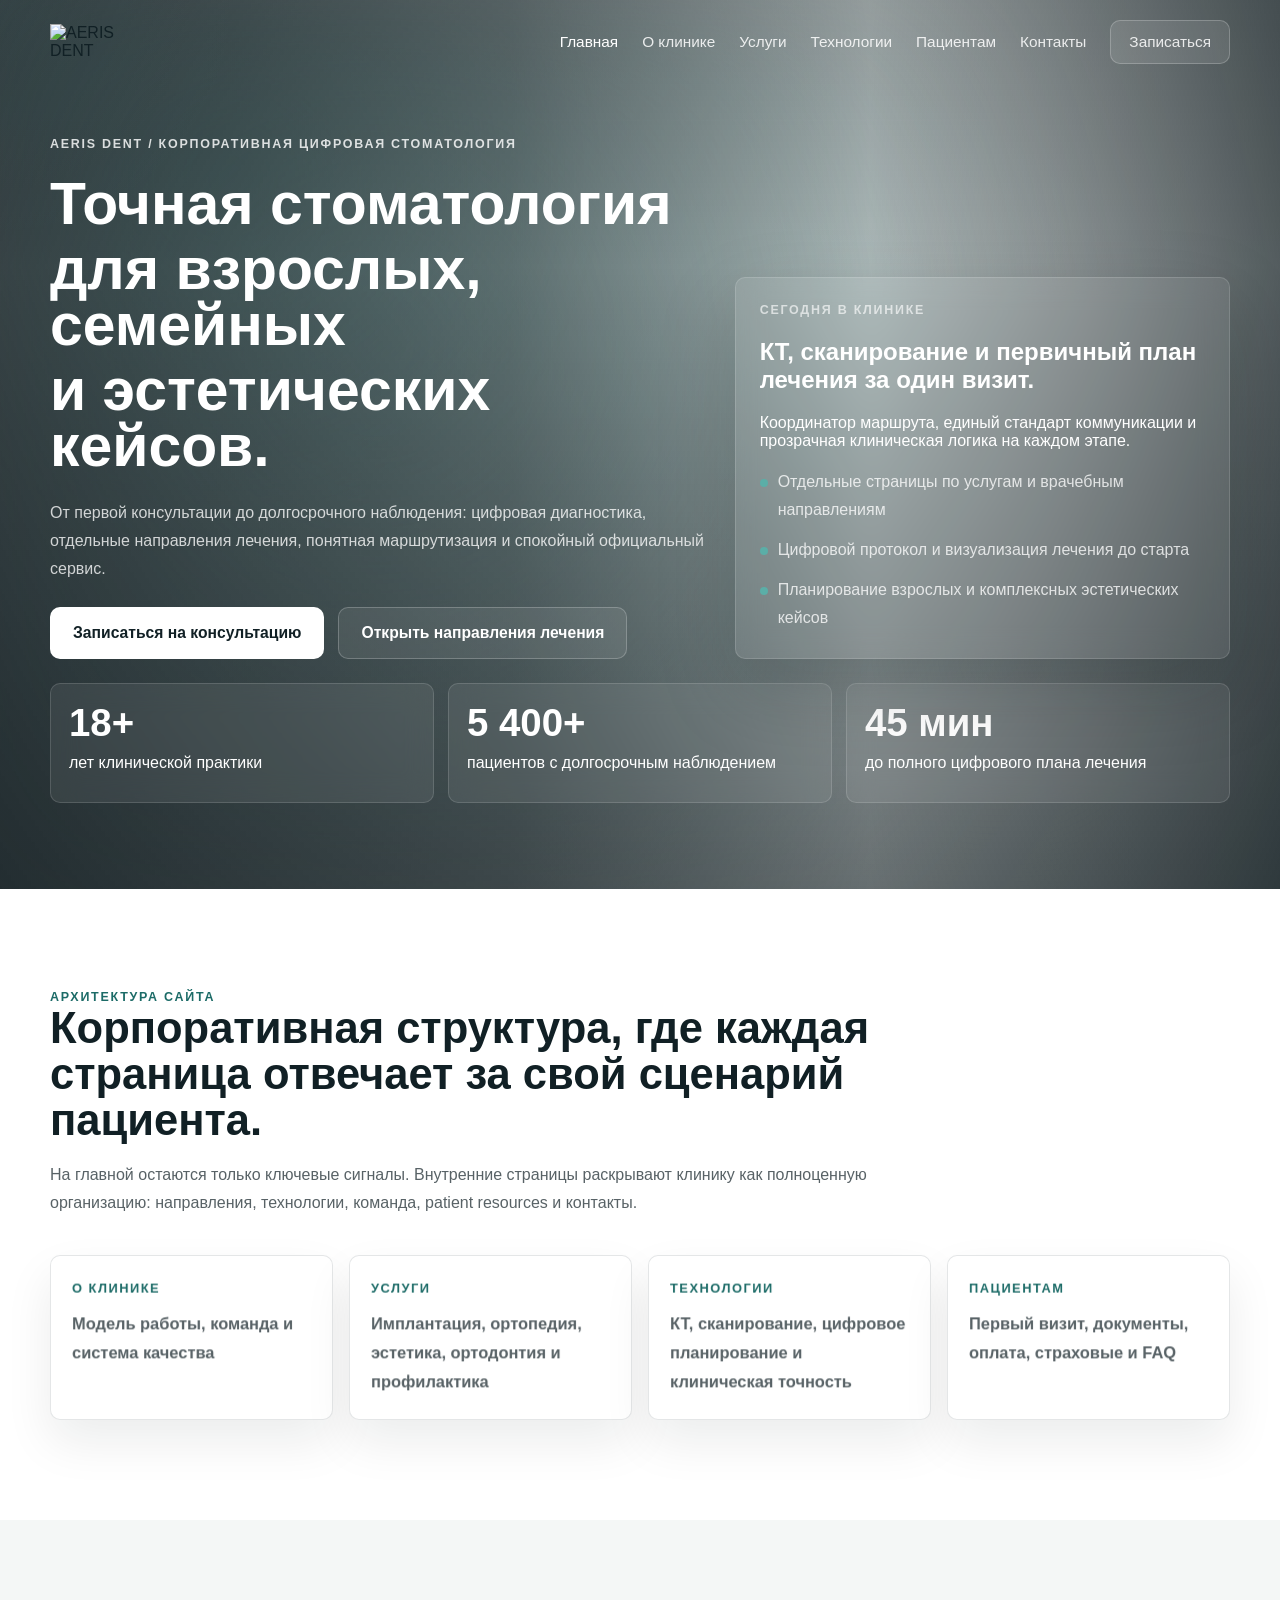
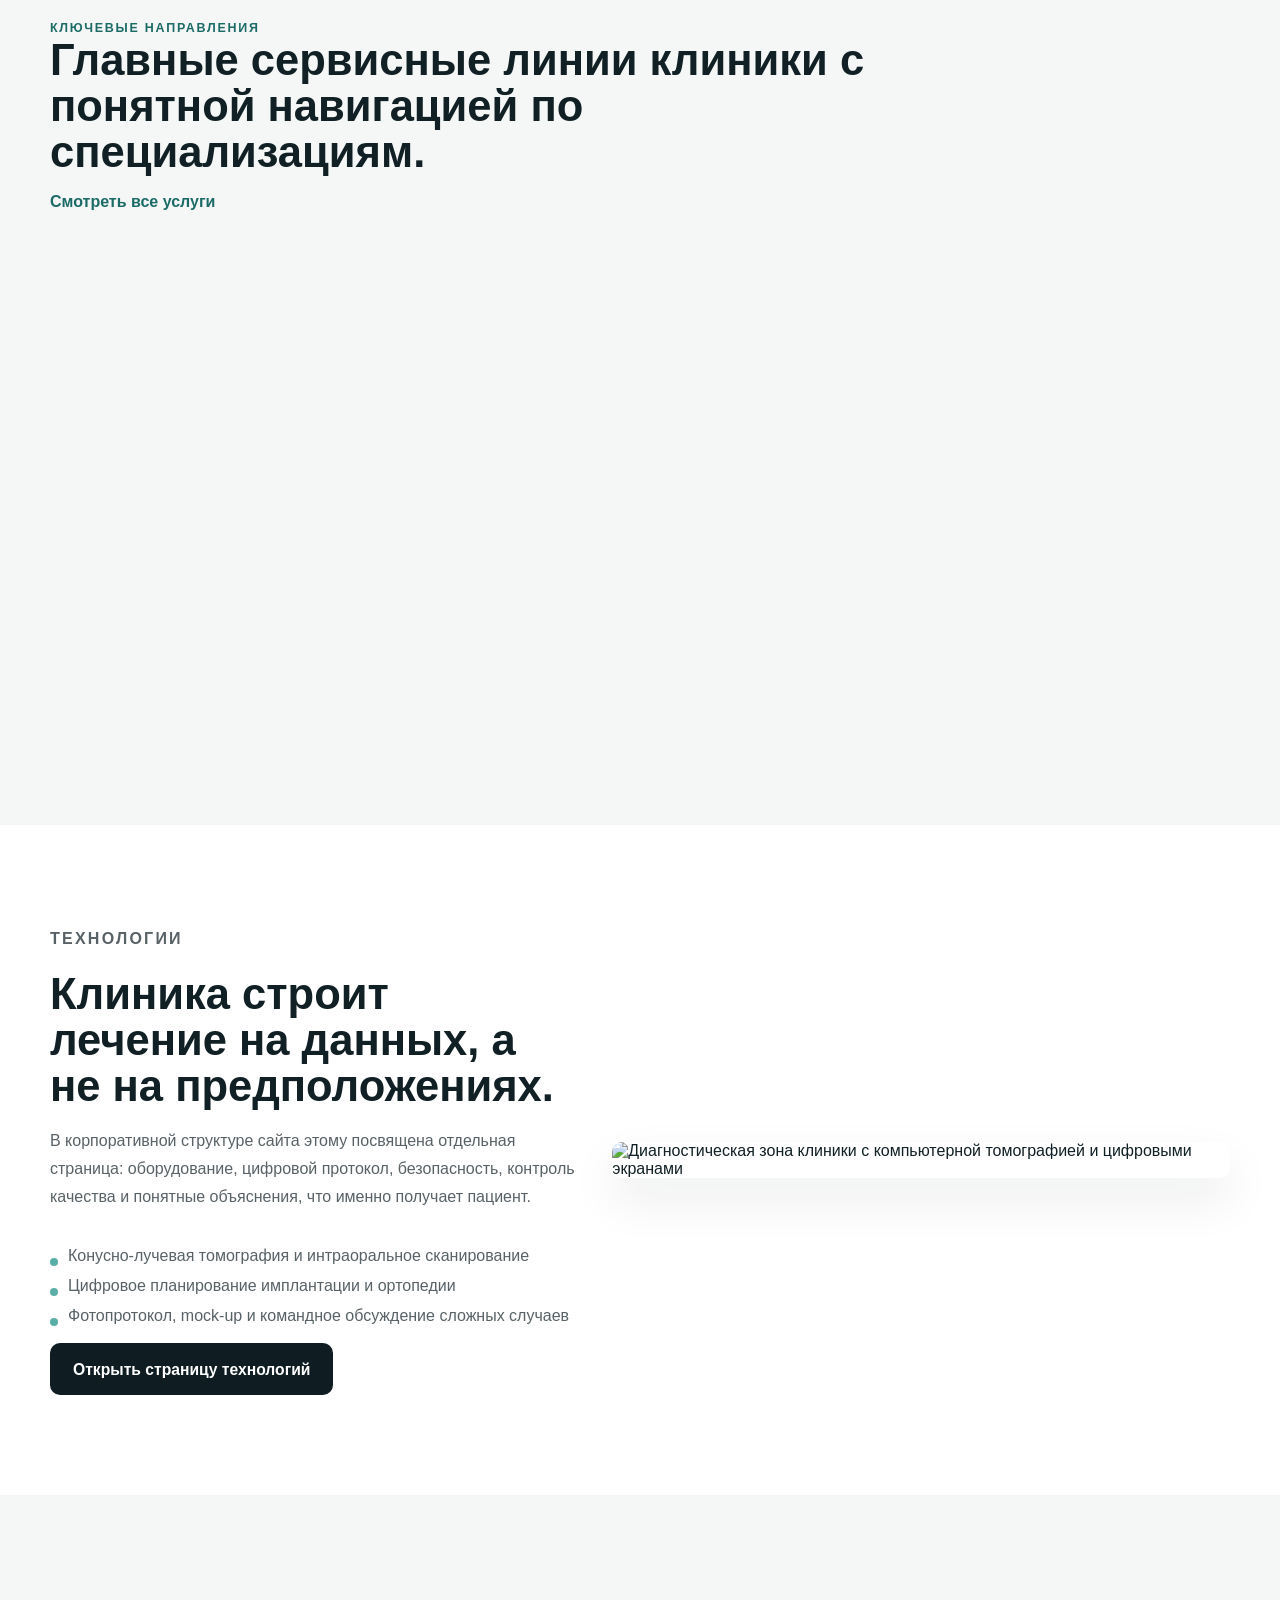
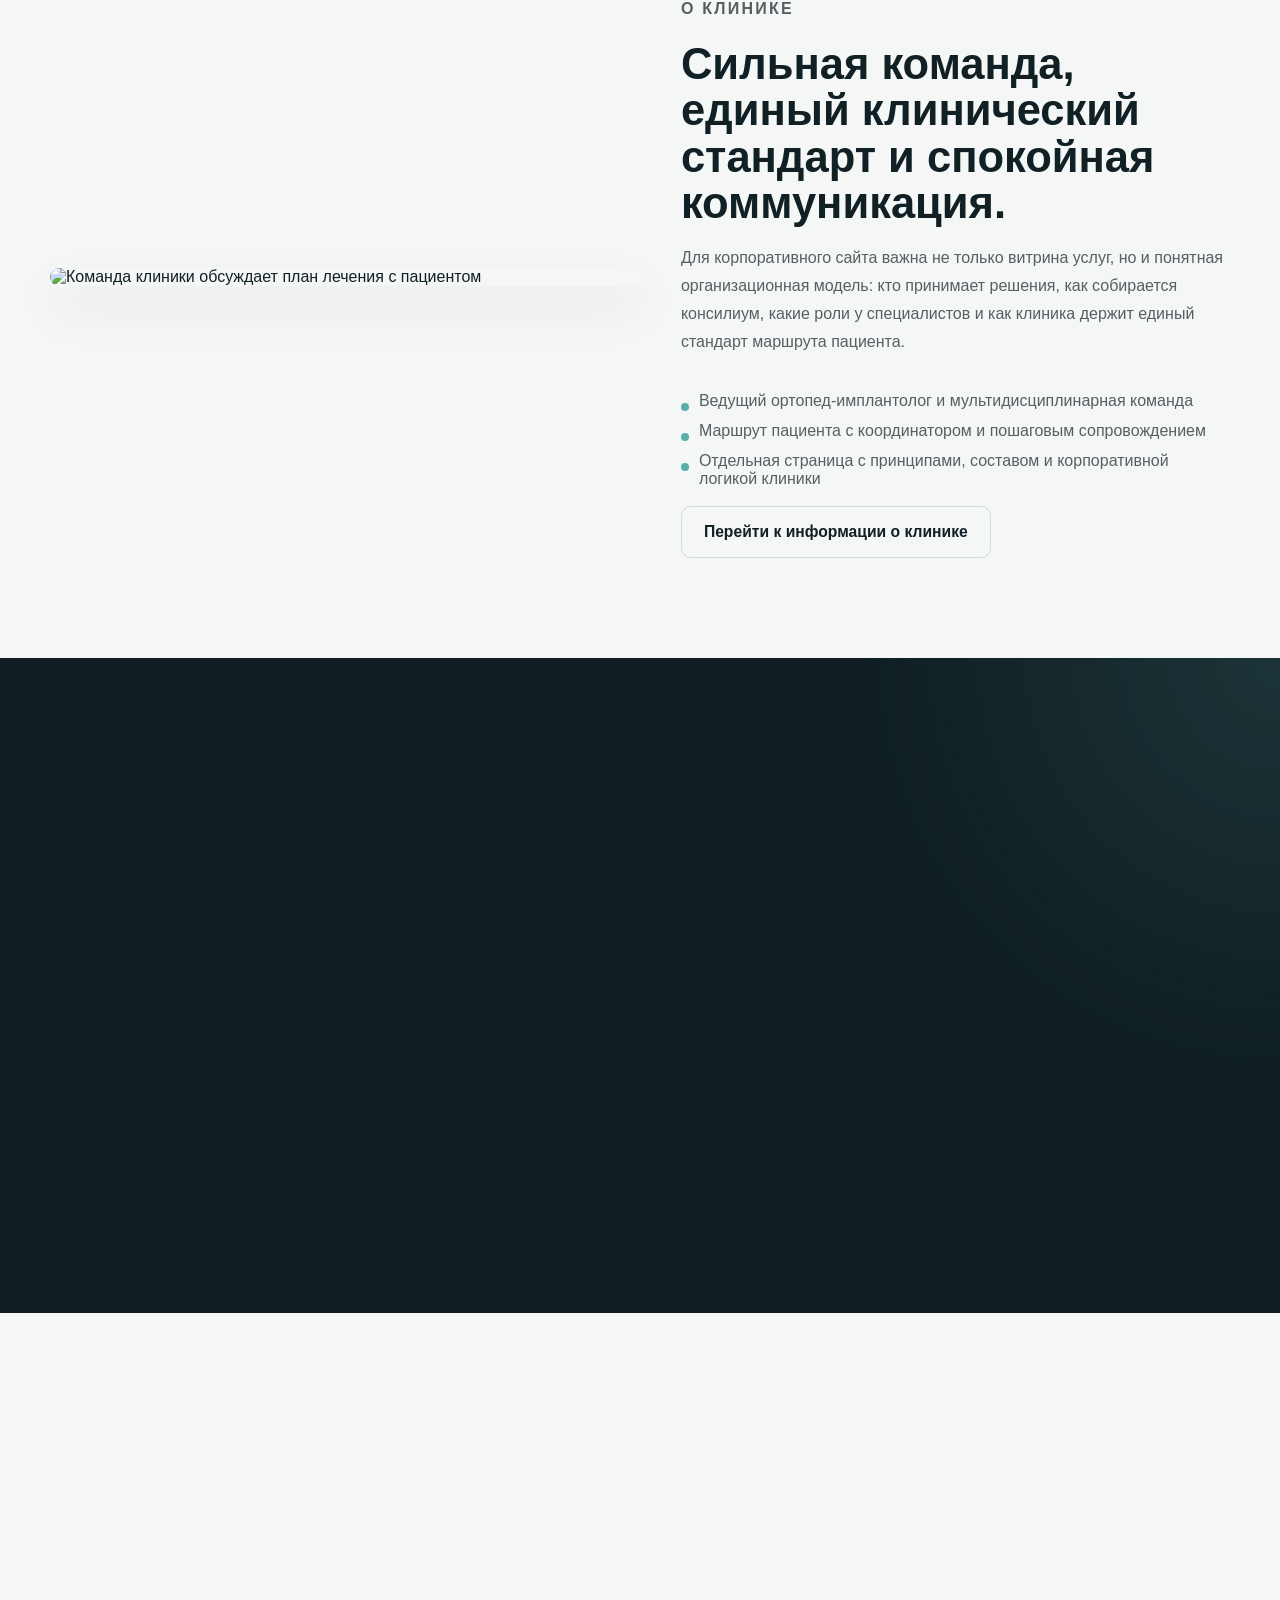
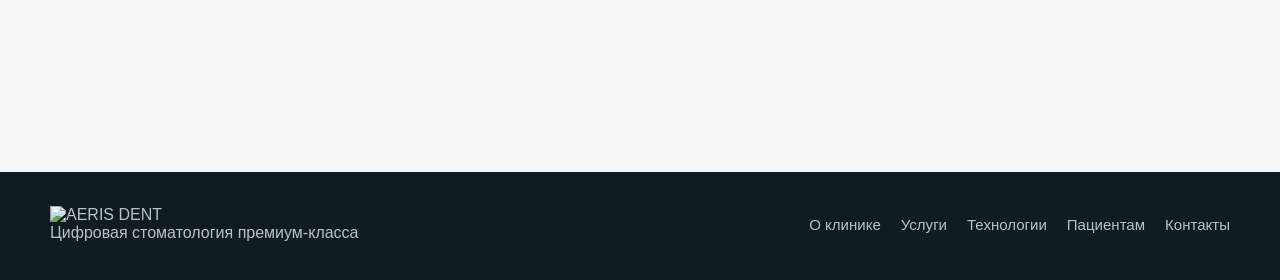
==== index.html @ 4b67f7c2 "Add files via upload" ====
<!DOCTYPE html>
<html lang="ru">
  <head>
    <meta charset="UTF-8" />
    <meta name="viewport" content="width=device-width, initial-scale=1.0" />
    <title>AERIS DENT — корпоративный сайт цифровой стоматологии</title>
    <meta
      name="description"
      content="AERIS DENT — цифровая стоматология с отдельными направлениями услуг, страницами технологий, пациентских сервисов и корпоративной информации."
    />
    <link rel="stylesheet" href="styles.css" />
  </head>
  <body class="page-home">
    <header class="site-header" data-header>
      <div class="container header-inner">
        <a class="brand brand-with-logo" href="index.html">
          <img class="brand-logo" src="assets/logo-transparent.png" alt="AERIS DENT" />
        </a>

        <button
          class="menu-toggle"
          type="button"
          aria-expanded="false"
          aria-controls="site-nav"
          data-menu-toggle
        >
          <span></span>
          <span></span>
        </button>

        <nav
          class="site-nav"
          id="site-nav"
          aria-label="Основная навигация"
          data-nav
        >
          <a href="index.html" aria-current="page">Главная</a>
          <a href="about.html">О клинике</a>
          <a href="services.html">Услуги</a>
          <a href="technology.html">Технологии</a>
          <a href="patients.html">Пациентам</a>
          <a href="contacts.html">Контакты</a>
          <a class="nav-cta" href="contacts.html">Записаться</a>
        </nav>
      </div>
    </header>

    <main>
      <section class="home-hero">
        <div class="hero-media" aria-hidden="true">
          <img
            class="hero-image"
            src="assets/hero-dental-clinic.png"
            alt=""
            data-depth="18"
          />
          <div class="hero-orb" data-depth="6"></div>
          <div class="hero-grid" data-depth="8"></div>
          <div class="hero-drift" data-depth="12"></div>
          <div class="hero-scan"></div>
          <div class="hero-vignette"></div>
        </div>

        <div class="container home-hero-shell">
          <div class="home-hero-grid">
            <div class="hero-main">
              <p class="eyebrow" data-reveal style="--delay: 0.08s">
                AERIS DENT / корпоративная цифровая стоматология
              </p>
              <h1 class="hero-title">
                <span class="reveal-line" style="--delay: 0.18s">Точная стоматология</span>
                <span class="reveal-line" style="--delay: 0.34s">для взрослых, семейных</span>
                <span class="reveal-line" style="--delay: 0.5s">и эстетических кейсов.</span>
              </h1>
              <p class="hero-copy" data-reveal style="--delay: 0.66s">
                От первой консультации до долгосрочного наблюдения: цифровая
                диагностика, отдельные направления лечения, понятная маршрутизация
                и спокойный официальный сервис.
              </p>
              <div class="hero-actions" data-reveal style="--delay: 0.82s">
                <a class="button button-primary" href="contacts.html"
                  >Записаться на консультацию</a
                >
                <a class="button button-secondary" href="services.html"
                  >Открыть направления лечения</a
                >
              </div>
            </div>

            <aside class="hero-panel" data-reveal style="--delay: 0.9s">
              <p class="panel-kicker">Сегодня в клинике</p>
              <h2>КТ, сканирование и первичный план лечения за один визит.</h2>
              <p>
                Координатор маршрута, единый стандарт коммуникации и прозрачная
                клиническая логика на каждом этапе.
              </p>
              <ul class="compact-list">
                <li>Отдельные страницы по услугам и врачебным направлениям</li>
                <li>Цифровой протокол и визуализация лечения до старта</li>
                <li>Планирование взрослых и комплексных эстетических кейсов</li>
              </ul>
            </aside>
          </div>

          <ul class="hero-metrics" data-reveal style="--delay: 1.02s">
            <li>
              <strong data-counter="18" data-suffix="+">0</strong>
              <span>лет клинической практики</span>
            </li>
            <li>
              <strong data-counter="5400" data-suffix="+">0</strong>
              <span>пациентов с долгосрочным наблюдением</span>
            </li>
            <li>
              <strong data-counter="45" data-suffix=" мин">0</strong>
              <span>до полного цифрового плана лечения</span>
            </li>
          </ul>
        </div>
      </section>

      <section class="section section-light">
        <div class="container">
          <div class="section-head section-head-split" data-reveal>
            <div>
              <p class="section-kicker">Архитектура сайта</p>
              <h2>Корпоративная структура, где каждая страница отвечает за свой сценарий пациента.</h2>
            </div>
            <p class="section-summary">
              На главной остаются только ключевые сигналы. Внутренние страницы
              раскрывают клинику как полноценную организацию: направления,
              технологии, команда, patient resources и контакты.
            </p>
          </div>

          <div class="link-grid">
            <a class="link-card" href="about.html" data-reveal>
              <span>О клинике</span>
              <strong>Модель работы, команда и система качества</strong>
            </a>
            <a class="link-card" href="services.html" data-reveal>
              <span>Услуги</span>
              <strong>Имплантация, ортопедия, эстетика, ортодонтия и профилактика</strong>
            </a>
            <a class="link-card" href="technology.html" data-reveal>
              <span>Технологии</span>
              <strong>КТ, сканирование, цифровое планирование и клиническая точность</strong>
            </a>
            <a class="link-card" href="patients.html" data-reveal>
              <span>Пациентам</span>
              <strong>Первый визит, документы, оплата, страховые и FAQ</strong>
            </a>
          </div>
        </div>
      </section>

      <section class="section">
        <div class="container">
          <div class="section-head section-head-split" data-reveal>
            <div>
              <p class="section-kicker">Ключевые направления</p>
              <h2>Главные сервисные линии клиники с понятной навигацией по специализациям.</h2>
            </div>
            <a class="text-link" href="services.html">Смотреть все услуги</a>
          </div>

          <div class="service-grid">
            <article class="service-card" data-reveal>
              <span class="service-index">01</span>
              <h3>Имплантация</h3>
              <p>Навигационная хирургия, костная подготовка и протезирование под ключ.</p>
              <a class="text-link" href="services.html#implantation">Подробнее</a>
            </article>
            <article class="service-card" data-reveal>
              <span class="service-index">02</span>
              <h3>Ортопедия</h3>
              <p>Коронки, мосты, тотальные реабилитации и функциональная стабилизация.</p>
              <a class="text-link" href="services.html#prosthetics">Подробнее</a>
            </article>
            <article class="service-card" data-reveal>
              <span class="service-index">03</span>
              <h3>Эстетическая стоматология</h3>
              <p>Виниры, реставрации и точная работа с пропорциями улыбки.</p>
              <a class="text-link" href="services.html#aesthetic">Подробнее</a>
            </article>
            <article class="service-card" data-reveal>
              <span class="service-index">04</span>
              <h3>Ортодонтия</h3>
              <p>Элайнеры, брекет-системы и цифровой контроль всей траектории лечения.</p>
              <a class="text-link" href="services.html#orthodontics">Подробнее</a>
            </article>
            <article class="service-card" data-reveal>
              <span class="service-index">05</span>
              <h3>Эндодонтия</h3>
              <p>Лечение каналов под микроскопом для сохранения собственных зубов.</p>
              <a class="text-link" href="services.html#endodontics">Подробнее</a>
            </article>
            <article class="service-card" data-reveal>
              <span class="service-index">06</span>
              <h3>Профилактика</h3>
              <p>Гигиена, реминерализация и персональные протоколы поддерживающего ухода.</p>
              <a class="text-link" href="services.html#prevention">Подробнее</a>
            </article>
          </div>
        </div>
      </section>

      <section class="section section-light">
        <div class="container feature-split">
          <div class="feature-copy" data-reveal>
            <p class="section-kicker">Технологии</p>
            <h2>Клиника строит лечение на данных, а не на предположениях.</h2>
            <p>
              В корпоративной структуре сайта этому посвящена отдельная страница:
              оборудование, цифровой протокол, безопасность, контроль качества и
              понятные объяснения, что именно получает пациент.
            </p>
            <ul class="bullet-list">
              <li>Конусно-лучевая томография и интраоральное сканирование</li>
              <li>Цифровое планирование имплантации и ортопедии</li>
              <li>Фотопротокол, mock-up и командное обсуждение сложных случаев</li>
            </ul>
            <div class="inline-actions">
              <a class="button button-dark" href="technology.html">Открыть страницу технологий</a>
            </div>
          </div>

          <figure class="feature-media" data-reveal>
            <img
              src="assets/technology-suite.png"
              alt="Диагностическая зона клиники с компьютерной томографией и цифровыми экранами"
              loading="lazy"
            />
          </figure>
        </div>
      </section>

      <section class="section">
        <div class="container feature-split feature-split-reverse">
          <figure class="feature-media" data-reveal>
            <img
              src="assets/team-consultation.png"
              alt="Команда клиники обсуждает план лечения с пациентом"
              loading="lazy"
            />
          </figure>

          <div class="feature-copy" data-reveal>
            <p class="section-kicker">О клинике</p>
            <h2>Сильная команда, единый клинический стандарт и спокойная коммуникация.</h2>
            <p>
              Для корпоративного сайта важна не только витрина услуг, но и понятная
              организационная модель: кто принимает решения, как собирается
              консилиум, какие роли у специалистов и как клиника держит единый
              стандарт маршрута пациента.
            </p>
            <ul class="bullet-list">
              <li>Ведущий ортопед-имплантолог и мультидисциплинарная команда</li>
              <li>Маршрут пациента с координатором и пошаговым сопровождением</li>
              <li>Отдельная страница с принципами, составом и корпоративной логикой клиники</li>
            </ul>
            <div class="inline-actions">
              <a class="button button-outline" href="about.html">Перейти к информации о клинике</a>
            </div>
          </div>
        </div>
      </section>

      <section class="section section-dark">
        <div class="container">
          <div class="section-head" data-reveal>
            <p class="section-kicker">Маршрут пациента</p>
            <h2>Сайт помогает не только выбрать услугу, но и подготовиться к лечению без лишней тревоги.</h2>
          </div>

          <div class="process-grid">
            <article class="process-step" data-reveal>
              <span>01</span>
              <h3>Первичный контакт</h3>
              <p>Телефон, e-mail или форма записи. Команда подтверждает удобное окно и сценарий визита.</p>
            </article>
            <article class="process-step" data-reveal>
              <span>02</span>
              <h3>Диагностика и план</h3>
              <p>КТ, сканирование, консультация и формирование последовательности этапов лечения.</p>
            </article>
            <article class="process-step" data-reveal>
              <span>03</span>
              <h3>Лечение по направлениям</h3>
              <p>Каждая услуга раскрыта на отдельной странице, чтобы пациент понимал, где именно он находится.</p>
            </article>
            <article class="process-step" data-reveal>
              <span>04</span>
              <h3>Сопровождение</h3>
              <p>После основных этапов начинается план профилактики, осмотров и поддерживающего ухода.</p>
            </article>
          </div>
        </div>
      </section>

      <section class="section">
        <div class="container cta-band" data-reveal>
          <div>
            <p class="section-kicker">Контакты и запись</p>
            <h2>Готовы открыть консультацию или изучить внутренние страницы клиники.</h2>
          </div>
          <div class="cta-actions">
            <a class="button button-dark" href="contacts.html">Связаться с клиникой</a>
            <a class="button button-outline" href="patients.html">Информация для пациентов</a>
          </div>
        </div>
      </section>
    </main>

    <footer class="site-footer">
      <div class="container footer-grid">
        <div class="footer-brand">
          <img class="footer-logo" src="assets/logo-transparent.png" alt="AERIS DENT" loading="lazy" />
          <span>Цифровая стоматология премиум-класса</span>
        </div>

        <nav class="footer-nav" aria-label="Навигация в подвале">
          <a href="about.html">О клинике</a>
          <a href="services.html">Услуги</a>
          <a href="technology.html">Технологии</a>
          <a href="patients.html">Пациентам</a>
          <a href="contacts.html">Контакты</a>
        </nav>
      </div>
    </footer>

    <script src="script.js"></script>
  </body>
</html>
---- styles.css ----
:root {
  --bg: #f4f7f6;
  --surface: #ffffff;
  --surface-elevated: rgba(255, 255, 255, 0.78);
  --surface-dark: #0f1d22;
  --surface-dark-soft: #14262d;
  --ink: #112025;
  --ink-soft: rgba(17, 32, 37, 0.7);
  --ink-faint: rgba(17, 32, 37, 0.54);
  --line: rgba(17, 32, 37, 0.11);
  --line-strong: rgba(255, 255, 255, 0.14);
  --accent: #5baea7;
  --accent-deep: #1c6b67;
  --hero-shadow: 0 30px 80px rgba(6, 14, 17, 0.18);
  --card-shadow: 0 22px 48px rgba(9, 22, 26, 0.08);
  --radius: 10px;
  --container: min(1180px, calc(100vw - 48px));
  --header-height: 84px;
}

*,
*::before,
*::after {
  box-sizing: border-box;
}

html {
  scroll-behavior: smooth;
}

body {
  margin: 0;
  font-family: Inter, "Segoe UI", Arial, sans-serif;
  color: var(--ink);
  background: var(--bg);
  overflow-x: hidden;
  -webkit-font-smoothing: antialiased;
  text-rendering: optimizeLegibility;
}

img {
  display: block;
  max-width: 100%;
}

a {
  color: inherit;
  text-decoration: none;
}

button,
input,
textarea {
  font: inherit;
}

.container {
  width: var(--container);
  margin: 0 auto;
}

.site-header {
  position: fixed;
  inset: 0 0 auto 0;
  z-index: 40;
  transition: background-color 220ms ease, box-shadow 220ms ease, border-color 220ms ease;
}

.header-inner {
  display: flex;
  align-items: center;
  justify-content: space-between;
  gap: 24px;
  min-height: var(--header-height);
}

.page-home .site-header {
  background: transparent;
}

.page-home .site-header.is-scrolled,
.page-home .site-header.is-open {
  background: rgba(244, 247, 246, 0.88);
  backdrop-filter: blur(18px);
  border-bottom: 1px solid rgba(17, 32, 37, 0.06);
}

.page-home .site-header.is-scrolled .site-nav,
.page-home .site-header.is-open .site-nav {
  color: var(--ink-soft);
}

.page-home .site-header.is-scrolled .site-nav a:hover,
.page-home .site-header.is-scrolled .site-nav a:focus-visible,
.page-home .site-header.is-scrolled .site-nav a[aria-current="page"],
.page-home .site-header.is-open .site-nav a:hover,
.page-home .site-header.is-open .site-nav a:focus-visible,
.page-home .site-header.is-open .site-nav a[aria-current="page"] {
  color: var(--ink);
}

.page-home .site-header.is-scrolled .nav-cta,
.page-home .site-header.is-open .nav-cta {
  border-color: rgba(17, 32, 37, 0.12);
  background: rgba(17, 32, 37, 0.04);
  color: var(--ink);
}

.page-home .site-header.is-scrolled .menu-toggle,
.page-home .site-header.is-open .menu-toggle {
  border-color: rgba(17, 32, 37, 0.12);
}

.page-home .site-header.is-scrolled .menu-toggle span,
.page-home .site-header.is-open .menu-toggle span {
  background: var(--ink);
}

.page-inner .site-header {
  background: rgba(244, 247, 246, 0.88);
  backdrop-filter: blur(18px);
  border-bottom: 1px solid rgba(17, 32, 37, 0.06);
}

.brand {
  display: inline-flex;
  align-items: center;
  gap: 14px;
  min-width: 0;
}

.brand-with-logo {
  gap: 0;
}

.brand-logo {
  display: block;
  width: clamp(92px, 8vw, 124px);
  height: auto;
}

.brand-mark {
  display: grid;
  place-items: center;
  width: 42px;
  height: 42px;
  border-radius: var(--radius);
  background: rgba(255, 255, 255, 0.14);
  color: #ffffff;
  font-size: 1rem;
  font-weight: 700;
}

.brand-copy {
  display: flex;
  flex-direction: column;
  gap: 2px;
  color: #ffffff;
}

.brand-copy strong {
  font-size: 0.96rem;
  line-height: 1;
}

.brand-copy small {
  font-size: 0.73rem;
  line-height: 1;
  text-transform: uppercase;
  letter-spacing: 0.12em;
  opacity: 0.74;
}

.brand-dark .brand-mark {
  background: rgba(17, 32, 37, 0.08);
  color: var(--ink);
}

.brand-dark .brand-copy {
  color: var(--ink);
}

.site-nav {
  display: flex;
  align-items: center;
  gap: 24px;
  color: rgba(255, 255, 255, 0.86);
}

.site-nav a {
  font-size: 0.96rem;
  transition: color 180ms ease;
}

.site-nav a:hover,
.site-nav a:focus-visible {
  color: #ffffff;
}

.site-nav a[aria-current="page"] {
  color: #ffffff;
}

.site-nav-dark {
  color: var(--ink-soft);
}

.site-nav-dark a:hover,
.site-nav-dark a:focus-visible,
.site-nav-dark a[aria-current="page"] {
  color: var(--ink);
}

.nav-cta {
  display: inline-flex;
  align-items: center;
  justify-content: center;
  min-height: 44px;
  padding: 0 18px;
  border: 1px solid rgba(255, 255, 255, 0.22);
  border-radius: var(--radius);
  background: rgba(255, 255, 255, 0.1);
}

.nav-cta-dark {
  border-color: rgba(17, 32, 37, 0.12);
  background: rgba(17, 32, 37, 0.04);
}

.menu-toggle {
  display: none;
  position: relative;
  width: 46px;
  height: 46px;
  padding: 0;
  border: 1px solid rgba(255, 255, 255, 0.2);
  border-radius: var(--radius);
  background: rgba(255, 255, 255, 0.1);
  cursor: pointer;
}

.menu-toggle span {
  position: absolute;
  left: 12px;
  right: 12px;
  height: 2px;
  background: #ffffff;
  transition: transform 180ms ease, top 180ms ease;
}

.menu-toggle span:first-child {
  top: 17px;
}

.menu-toggle span:last-child {
  top: 26px;
}

.menu-toggle-dark {
  border-color: rgba(17, 32, 37, 0.12);
  background: rgba(17, 32, 37, 0.04);
}

.menu-toggle-dark span {
  background: var(--ink);
}

.site-header.is-open .menu-toggle span:first-child {
  top: 22px;
  transform: rotate(45deg);
}

.site-header.is-open .menu-toggle span:last-child {
  top: 22px;
  transform: rotate(-45deg);
}

.home-hero {
  position: relative;
  min-height: 92svh;
  padding: calc(var(--header-height) + 52px) 0 86px;
  overflow: clip;
  color: #ffffff;
}

.hero-media,
.hero-media > * {
  position: absolute;
  inset: 0;
}

.hero-media > [data-depth] {
  will-change: transform;
}

.hero-orb {
  background: radial-gradient(circle at 30% 40%, rgba(91, 174, 167, 0.35), rgba(28, 107, 103, 0.12) 50%, transparent 70%);
  filter: blur(60px);
  animation: orbFloat 12s ease-in-out infinite;
  transition: transform 0.6s ease-out;
}

@keyframes orbFloat {
  0%, 100% { transform: translate(0%, 0%) scale(1); }
  25% { transform: translate(4%, -6%) scale(1.06); }
  50% { transform: translate(-3%, 4%) scale(0.94); }
  75% { transform: translate(6%, 2%) scale(1.02); }
}

.hero-image {
  transition: transform 0.8s cubic-bezier(0.18, 0.84, 0.2, 1);
}

.hero-image {
  width: 100%;
  height: 100%;
  object-fit: cover;
  object-position: 62% center;
  transform: translate3d(var(--parallax-x, 0px), var(--parallax-y, 0px), 0) scale(1.04);
  filter: saturate(0.92);
}

.hero-grid {
  background-image: linear-gradient(rgba(255, 255, 255, 0.05) 1px, transparent 1px),
    linear-gradient(90deg, rgba(255, 255, 255, 0.05) 1px, transparent 1px);
  background-size: 120px 120px;
  opacity: 0.45;
  mix-blend-mode: screen;
  animation: gridPulse 8s ease-in-out infinite;
  transform: translate3d(var(--parallax-x, 0px), var(--parallax-y, 0px), 0);
}

@keyframes gridPulse {
  0%, 100% { opacity: 0.45; background-size: 120px 120px; }
  50% { opacity: 0.6; background-size: 130px 130px; }
}

.hero-drift {
  background:
    radial-gradient(circle at 18% 20%, rgba(91, 174, 167, 0.22), transparent 28%),
    radial-gradient(circle at 78% 74%, rgba(255, 255, 255, 0.18), transparent 24%);
  filter: blur(24px);
  transform: translate3d(var(--parallax-x, 0px), var(--parallax-y, 0px), 0);
}

.hero-scan {
  background: linear-gradient(
    180deg,
    transparent 0%,
    rgba(98, 207, 198, 0.12) 44%,
    rgba(98, 207, 198, 0.04) 58%,
    transparent 100%
  );
  mix-blend-mode: screen;
  animation: heroScan 7s ease-in-out infinite;
}

.hero-vignette {
  background:
    linear-gradient(90deg, rgba(7, 18, 22, 0.76) 0%, rgba(7, 18, 22, 0.52) 40%, rgba(7, 18, 22, 0.18) 68%, rgba(7, 18, 22, 0.66) 100%),
    linear-gradient(180deg, rgba(7, 18, 22, 0.24) 0%, rgba(7, 18, 22, 0.06) 30%, rgba(7, 18, 22, 0.5) 100%);
}

.home-hero-shell,
.page-hero-grid,
.feature-split,
.contact-grid,
.section-head-split,
.footer-grid,
.cta-band,
.home-hero-grid {
  position: relative;
  z-index: 1;
}

.home-hero-shell {
  display: grid;
  gap: 24px;
}

.home-hero-grid {
  display: grid;
  grid-template-columns: minmax(0, 1.14fr) minmax(300px, 0.86fr);
  gap: 28px;
  align-items: end;
}

.hero-main {
  display: grid;
  gap: 24px;
  max-width: 720px;
  min-width: 0;
}

.hero-panel,
.hero-metrics li,
.stat-card {
  border: 1px solid rgba(255, 255, 255, 0.14);
  border-radius: var(--radius);
  background: rgba(255, 255, 255, 0.08);
  backdrop-filter: blur(14px);
}

.hero-panel {
  padding: 24px 24px 26px;
  box-shadow: var(--hero-shadow);
}

.panel-kicker,
.eyebrow,
.section-kicker {
  margin: 0;
  font-size: 0.78rem;
  font-weight: 600;
  line-height: 1.3;
  text-transform: uppercase;
  letter-spacing: 0.14em;
}

.eyebrow {
  color: rgba(255, 255, 255, 0.82);
}

.eyebrow-dark {
  color: var(--ink-soft);
}

.panel-kicker {
  color: rgba(255, 255, 255, 0.64);
}

.hero-title {
  display: grid;
  gap: 8px;
  margin: 0;
  font-size: clamp(2.6rem, 4.6vw, 5.2rem);
  line-height: 0.96;
}

.reveal-line {
  display: inline-block;
  width: fit-content;
  transform: translateY(56px);
  opacity: 0;
  animation: revealUp 900ms cubic-bezier(0.18, 0.84, 0.2, 1) forwards;
  animation-delay: var(--delay);
}

.hero-copy,
.page-lead,
.section-summary,
.feature-copy p,
.service-card p,
.link-card strong,
.info-card p,
.service-line p,
.person-card p,
.process-step p,
.contact-card p,
.faq-list p,
.compact-list li,
.footer-contact span {
  margin: 0;
  font-size: 1rem;
  line-height: 1.75;
  color: rgba(255, 255, 255, 0.78);
}

.hero-actions,
.inline-actions,
.cta-actions {
  display: flex;
  flex-wrap: wrap;
  gap: 14px;
}

.button {
  display: inline-flex;
  align-items: center;
  justify-content: center;
  min-height: 52px;
  padding: 0 22px;
  border: 1px solid transparent;
  border-radius: var(--radius);
  font-size: 0.98rem;
  font-weight: 600;
  line-height: 1;
  transition: transform 180ms ease, background-color 180ms ease, border-color 180ms ease,
    color 180ms ease;
}

.button:hover,
.button:focus-visible {
  transform: translateY(-2px);
}

.button-primary {
  background: #ffffff;
  color: var(--ink);
}

.button-secondary,
.button-outline {
  border-color: rgba(255, 255, 255, 0.22);
  background: rgba(255, 255, 255, 0.08);
  color: #ffffff;
}

.button-dark {
  background: var(--surface-dark);
  color: #ffffff;
}

.button-outline {
  color: var(--ink);
  border-color: rgba(17, 32, 37, 0.14);
  background: transparent;
}

.compact-list,
.bullet-list {
  display: grid;
  gap: 12px;
  margin: 18px 0 0;
  padding: 0;
  list-style: none;
}

.compact-list li,
.bullet-list li {
  position: relative;
  padding-left: 18px;
}

.bullet-list li {
  color: var(--ink-soft);
}

.compact-list li::before,
.bullet-list li::before {
  content: "";
  position: absolute;
  top: 11px;
  left: 0;
  width: 8px;
  height: 8px;
  border-radius: 999px;
  background: var(--accent);
}

.hero-metrics {
  display: grid;
  grid-template-columns: repeat(3, minmax(0, 1fr));
  gap: 14px;
  margin: 0;
  padding: 0;
  list-style: none;
}

.hero-metrics li {
  min-height: 120px;
  padding: 20px 18px;
}

.hero-metrics strong {
  display: block;
  margin-bottom: 12px;
  font-size: clamp(1.8rem, 3vw, 2.9rem);
  line-height: 1;
}

.page-hero {
  padding: calc(var(--header-height) + 48px) 0 78px;
  background:
    linear-gradient(180deg, rgba(91, 174, 167, 0.09) 0%, rgba(91, 174, 167, 0.03) 100%),
    var(--bg);
}

.page-hero-grid,
.feature-split,
.footer-grid,
.cta-band {
  display: grid;
  grid-template-columns: minmax(0, 0.92fr) minmax(0, 1.08fr);
  gap: 36px;
  align-items: center;
}

.page-hero-grid {
  align-items: start;
}

.page-hero-copy,
.feature-copy {
  display: grid;
  gap: 18px;
  min-width: 0;
}

.page-hero-copy h1,
.section-head h2,
.feature-copy h2,
.cta-band h2 {
  margin: 0;
  font-size: clamp(2rem, 3.4vw, 4rem);
  line-height: 1.06;
  letter-spacing: 0;
}

.page-hero-copy h1 {
  text-wrap: balance;
}

.page-about .page-hero-copy h1 {
  max-width: 11ch;
  overflow-wrap: anywhere;
  hyphens: auto;
}

.page-lead,
.section-summary,
.feature-copy p,
.info-card p,
.service-line p,
.person-card p,
.contact-card p,
.faq-list p,
.footer-contact span,
.footer-contact a,
.section-summary-light {
  color: var(--ink-soft);
}

.page-hero-media,
.feature-media {
  margin: 0;
  min-width: 0;
  border-radius: var(--radius);
  overflow: hidden;
  box-shadow: var(--card-shadow);
}

.page-hero-media {
  aspect-ratio: 1.32 / 1;
}

.page-hero-media img,
.feature-media img {
  width: 100%;
  height: 100%;
  object-fit: cover;
}

.stat-stack {
  display: grid;
  gap: 14px;
}

.stat-card {
  padding: 20px;
  background: rgba(17, 32, 37, 0.03);
  border-color: rgba(17, 32, 37, 0.08);
  backdrop-filter: none;
}

.stat-card span {
  display: block;
  margin-bottom: 10px;
  color: var(--accent-deep);
  font-size: 1.12rem;
  font-weight: 700;
}

.stat-card strong {
  display: block;
  font-size: 1rem;
  line-height: 1.7;
  color: var(--ink);
}

.section {
  padding: 100px 0;
}

.section-light {
  background: var(--surface);
}

.section-dark {
  background:
    radial-gradient(circle at top right, rgba(91, 174, 167, 0.16), transparent 30%),
    var(--surface-dark);
  color: #ffffff;
}

.section-head {
  display: grid;
  gap: 18px;
  max-width: 860px;
  margin-bottom: 38px;
}

.section-head-split {
  align-items: end;
}

.section-kicker {
  color: var(--accent-deep);
}

.section-dark .section-kicker {
  color: #8cd7d1;
}

.section-dark .section-summary,
.section-dark .process-step p,
.section-dark .cta-band h2,
.section-dark .process-step h3 {
  color: rgba(255, 255, 255, 0.78);
}

.section-dark .bullet-list li {
  color: rgba(255, 255, 255, 0.78);
}

.link-grid,
.service-grid,
.triple-grid,
.team-grid,
.contact-grid,
.process-grid {
  display: grid;
  gap: 16px;
}

.link-grid {
  grid-template-columns: repeat(4, minmax(0, 1fr));
}

.link-card,
.service-card,
.info-card,
.person-card,
.contact-card,
.process-step {
  min-height: 100%;
  padding: 24px;
  border: 1px solid var(--line);
  border-radius: var(--radius);
  background: var(--surface);
  box-shadow: var(--card-shadow);
}

.link-card span,
.service-index,
.person-card span,
.contact-card span,
.service-line-head span {
  display: inline-flex;
  margin-bottom: 14px;
  color: var(--accent-deep);
  font-size: 0.78rem;
  font-weight: 700;
  text-transform: uppercase;
  letter-spacing: 0.12em;
}

.link-card strong,
.service-card h3,
.info-card h3,
.person-card h3,
.contact-card strong,
.service-line-head h2,
.process-step h3 {
  display: block;
  margin: 0;
  color: var(--ink);
}

.service-grid,
.triple-grid {
  grid-template-columns: repeat(3, minmax(0, 1fr));
}

.service-card {
  display: grid;
  gap: 12px;
  min-height: 230px;
  transform-style: preserve-3d;
  perspective: 800px;
  transition: transform 0.3s ease;
}

.service-card:hover {
  border-color: rgba(91, 174, 167, 0.25);
  box-shadow: 0 28px 56px rgba(9, 22, 26, 0.14);
}

.link-card,
.info-card,
.process-step {
  transform-style: preserve-3d;
  perspective: 800px;
  transition: transform 0.3s ease, box-shadow 0.3s ease, border-color 0.3s ease;
}

.link-card:hover,
.info-card:hover,
.process-step:hover {
  border-color: rgba(91, 174, 167, 0.2);
  box-shadow: 0 28px 56px rgba(9, 22, 26, 0.12);
}

.js-tilt {
  will-change: transform;
}

.js-tilt > * {
  transform: translateZ(20px);
}

.cursor-glow {
  position: fixed;
  width: 480px;
  height: 480px;
  border-radius: 50%;
  background: radial-gradient(circle, rgba(91, 174, 167, 0.06), transparent 70%);
  pointer-events: none;
  z-index: 0;
  transform: translate(-50%, -50%);
  transition: opacity 0.4s ease;
  mix-blend-mode: screen;
}

.service-card p,
.link-card strong,
.info-card p,
.person-card p,
.contact-card p,
.service-line p {
  color: var(--ink-soft);
}

.text-link {
  color: var(--accent-deep);
  font-weight: 600;
}

.feature-split-reverse {
  grid-template-columns: minmax(0, 1.04fr) minmax(0, 0.96fr);
}

.service-list {
  display: grid;
  gap: 0;
  border-top: 1px solid var(--line);
  border-bottom: 1px solid var(--line);
}

.service-line {
  display: grid;
  gap: 12px;
  padding: 28px 0;
}

.service-line + .service-line {
  border-top: 1px solid var(--line);
}

.service-line-head {
  display: grid;
  grid-template-columns: 80px minmax(0, 1fr);
  gap: 12px;
  align-items: start;
}

.team-grid,
.contact-grid,
.process-grid {
  grid-template-columns: repeat(4, minmax(0, 1fr));
}

.person-card,
.contact-card,
.process-step {
  display: grid;
  gap: 12px;
}

.contact-card a,
.footer-contact a {
  font-weight: 600;
}

.faq-list {
  display: grid;
  gap: 14px;
}

.faq-list details {
  border: 1px solid var(--line);
  border-radius: var(--radius);
  background: var(--surface);
  padding: 18px 20px;
  box-shadow: var(--card-shadow);
}

.faq-list summary {
  cursor: pointer;
  font-weight: 600;
  color: var(--ink);
}

.faq-list p {
  margin-top: 12px;
}

.process-step {
  background: rgba(255, 255, 255, 0.04);
  border-color: rgba(255, 255, 255, 0.12);
  box-shadow: none;
}

.process-step span {
  display: inline-flex;
  color: #8cd7d1;
  font-size: 0.82rem;
  font-weight: 700;
  text-transform: uppercase;
  letter-spacing: 0.12em;
}

.process-step h3 {
  font-size: 1.15rem;
}

.cta-band {
  padding: 28px 30px;
  border: 1px solid var(--line);
  border-radius: var(--radius);
  background: var(--surface);
  box-shadow: var(--card-shadow);
}

.cta-band-dark {
  background: rgba(255, 255, 255, 0.04);
  border-color: rgba(255, 255, 255, 0.12);
  box-shadow: none;
}

.cta-band .section-kicker,
.cta-band h2 {
  margin-bottom: 0;
}

.site-footer {
  padding: 34px 0 38px;
  background: var(--surface-dark);
  color: rgba(255, 255, 255, 0.72);
}

.footer-grid {
  display: flex;
  align-items: center;
  justify-content: space-between;
}

.footer-logo {
  display: block;
  width: min(132px, 100%);
  height: auto;
}

.footer-nav {
  display: flex;
  gap: 20px;
  flex-shrink: 0;
}

.footer-nav a {
  color: rgba(255, 255, 255, 0.72);
  font-size: 0.94rem;
  white-space: nowrap;
  transition: color 200ms ease;
}

.footer-nav a:hover {
  color: #fff;
}

.appointment-form {
  display: grid;
  gap: 16px;
}

.appointment-form input {
  padding: 16px 20px;
  border: 1px solid rgba(255, 255, 255, 0.2);
  border-radius: var(--radius);
  background: rgba(255, 255, 255, 0.08);
  color: #fff;
  font-size: 1.06rem;
  outline: none;
  transition: border-color 200ms ease;
}

.appointment-form input::placeholder {
  color: rgba(255, 255, 255, 0.45);
}

.appointment-form input:focus {
  border-color: var(--accent);
}

.appointment-form button {
  padding: 16px 20px;
  border: none;
  border-radius: var(--radius);
  background: var(--accent);
  color: #fff;
  font-size: 1.06rem;
  font-weight: 600;
  cursor: pointer;
  transition: background 200ms ease;
}

.appointment-form button:hover {
  background: var(--accent-deep);
}

.appointment-form button.is-sent {
  background: rgba(255, 255, 255, 0.15);
  cursor: default;
}

.schedule-card {
  display: grid;
  gap: 16px;
  align-content: start;
}

.schedule-card h2 {
  font-size: 2rem;
  color: #fff;
  margin: 0;
}

.schedule-card p {
  color: rgba(255, 255, 255, 0.72);
  font-size: 1.06rem;
  margin: 0;
}

[data-reveal] {
  opacity: 0;
  transform: translateY(34px);
  transition: opacity 700ms ease, transform 700ms ease;
  transition-delay: var(--delay, 0s);
}

[data-reveal].is-visible {
  opacity: 1;
  transform: translateY(0);
}

@keyframes revealUp {
  to {
    opacity: 1;
    transform: translateY(0);
  }
}

@keyframes heroScan {
  0%,
  100% {
    transform: translateY(-16%);
    opacity: 0;
  }
  18%,
  76% {
    opacity: 1;
  }
  52% {
    transform: translateY(18%);
    opacity: 0.8;
  }
}

@media (max-width: 1120px) {
  .home-hero-grid,
  .page-hero-grid,
  .feature-split,
  .footer-grid,
  .cta-band,
  .section-head-split {
    grid-template-columns: 1fr;
  }

  .link-grid {
    grid-template-columns: repeat(2, minmax(0, 1fr));
  }

  .team-grid,
  .contact-grid,
  .process-grid {
    grid-template-columns: repeat(2, minmax(0, 1fr));
  }
}

@media (max-width: 960px) {
  :root {
    --container: min(100vw - 32px, 760px);
  }

  .menu-toggle {
    display: inline-flex;
  }

  .site-nav {
    position: absolute;
    top: calc(100% + 10px);
    left: 16px;
    right: 16px;
    display: grid;
    gap: 8px;
    padding: 14px;
    border: 1px solid rgba(17, 32, 37, 0.1);
    border-radius: var(--radius);
    background: rgba(255, 255, 255, 0.96);
    color: var(--ink);
    opacity: 0;
    pointer-events: none;
    transform: translateY(-8px);
    transition: opacity 180ms ease, transform 180ms ease;
  }

  .page-home .site-nav {
    background: rgba(10, 24, 28, 0.94);
    color: rgba(255, 255, 255, 0.86);
  }

  .site-header.is-open .site-nav {
    opacity: 1;
    pointer-events: auto;
    transform: translateY(0);
  }

  .site-nav a {
    padding: 10px 4px;
  }

  .page-home .site-nav a:hover,
  .page-home .site-nav a:focus-visible,
  .page-home .site-nav a[aria-current="page"] {
    color: #ffffff;
  }

  .nav-cta,
  .nav-cta-dark {
    margin-top: 6px;
    justify-content: center;
  }

  .home-hero {
    min-height: auto;
    padding-top: calc(var(--header-height) + 40px);
  }

  .hero-metrics,
  .service-grid,
  .triple-grid {
    grid-template-columns: 1fr;
  }
}

@media (max-width: 720px) {
  .page-hero {
    padding-top: calc(var(--header-height) + 34px);
  }

  .link-grid,
  .team-grid,
  .contact-grid,
  .process-grid {
    grid-template-columns: 1fr;
  }

  .service-line-head {
    grid-template-columns: 1fr;
  }

  .hero-title,
  .page-hero-copy h1,
  .section-head h2,
  .feature-copy h2,
  .cta-band h2 {
    line-height: 1.08;
  }

  .section {
    padding: 82px 0;
  }
}

@media (max-width: 560px) {
  .brand-logo {
    width: 88px;
  }

  .footer-logo {
    width: 116px;
  }

  .hero-main,
  .page-hero-copy,
  .feature-copy {
    gap: 16px;
  }

  .hero-title {
    gap: 6px;
  }

  .hero-copy,
  .page-lead,
  .section-summary,
  .feature-copy p,
  .service-card p,
  .link-card strong,
  .info-card p,
  .service-line p,
  .person-card p,
  .contact-card p,
  .faq-list p,
  .compact-list li,
  .bullet-list li {
    font-size: 0.96rem;
    line-height: 1.7;
  }

  .hero-panel,
  .hero-metrics li,
  .service-card,
  .info-card,
  .person-card,
  .contact-card,
  .process-step,
  .cta-band,
  .faq-list details {
    padding: 20px;
  }
}

@media (prefers-reduced-motion: reduce) {
  html {
    scroll-behavior: auto;
  }

  *,
  *::before,
  *::after {
    animation-duration: 0.01ms !important;
    animation-iteration-count: 1 !important;
    transition-duration: 0.01ms !important;
  }

  .hero-image,
  .reveal-line,
  [data-reveal] {
    transform: none !important;
    opacity: 1 !important;
  }
}
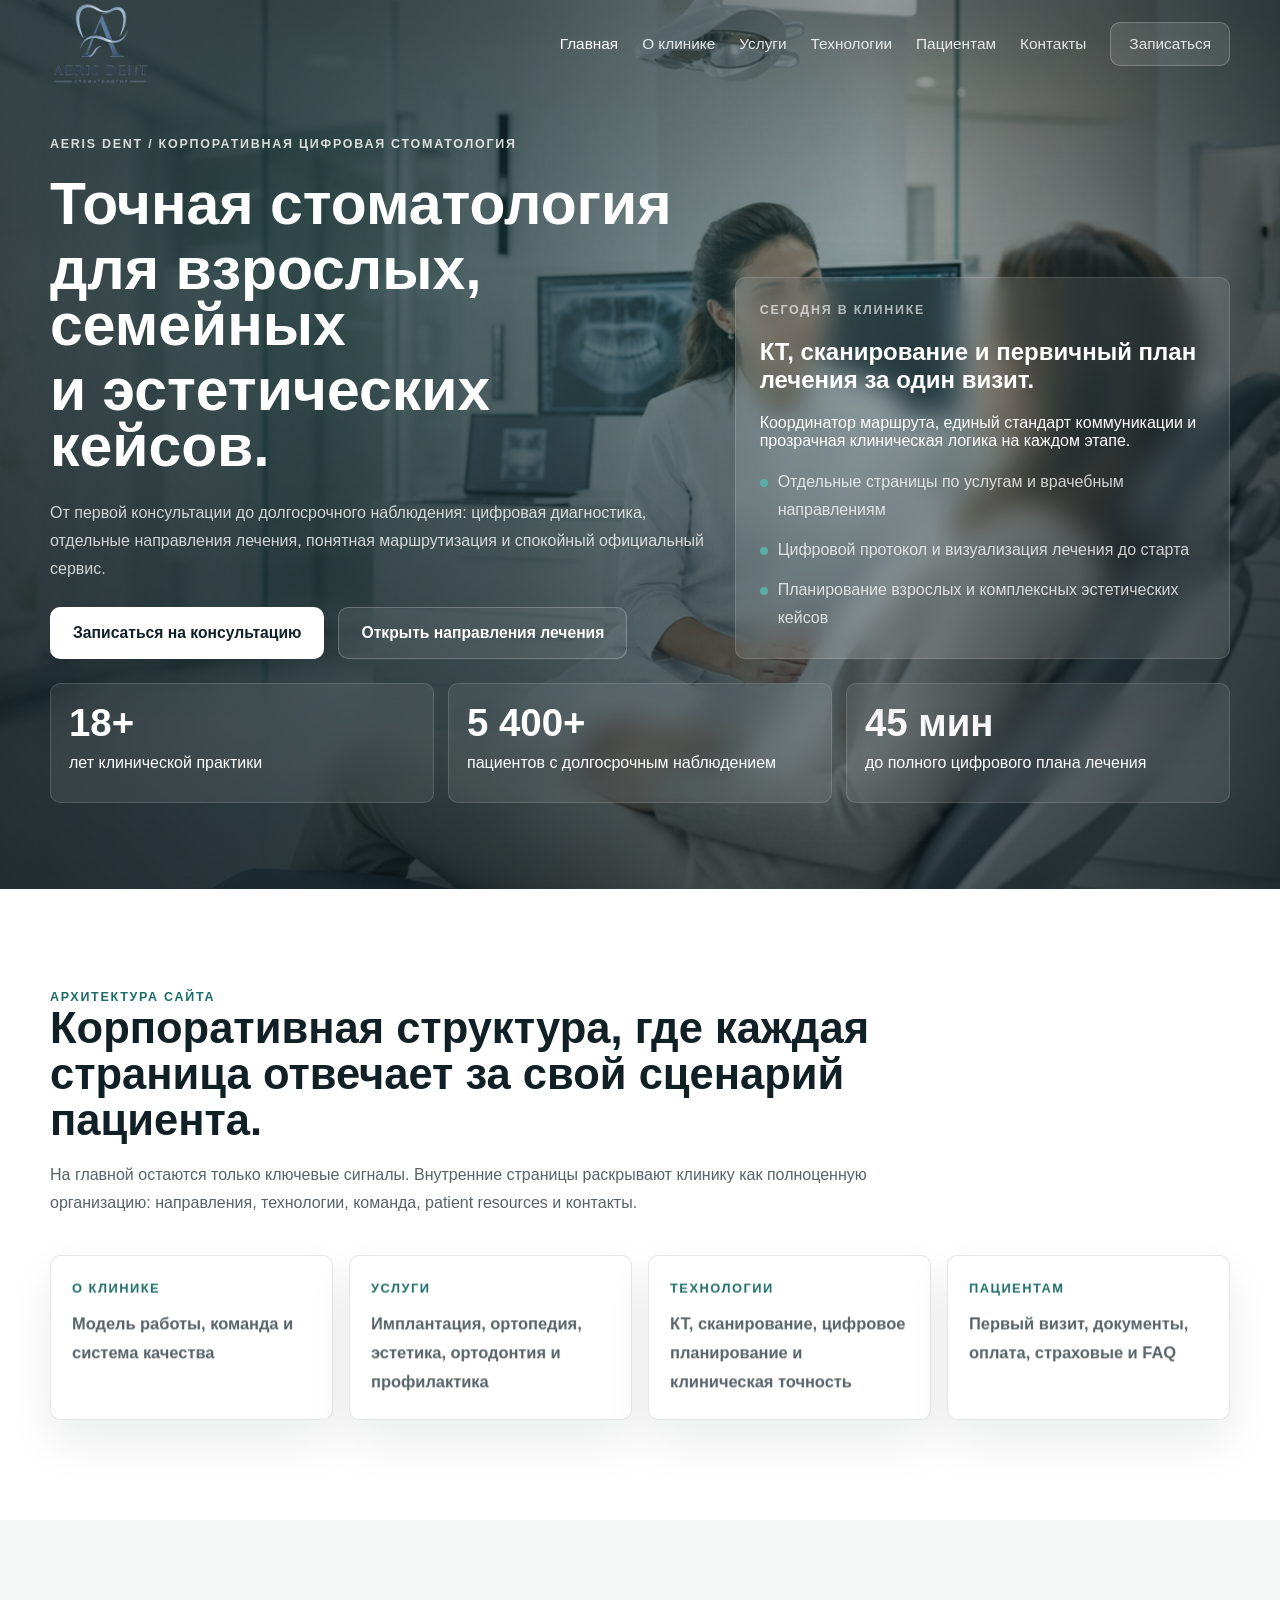
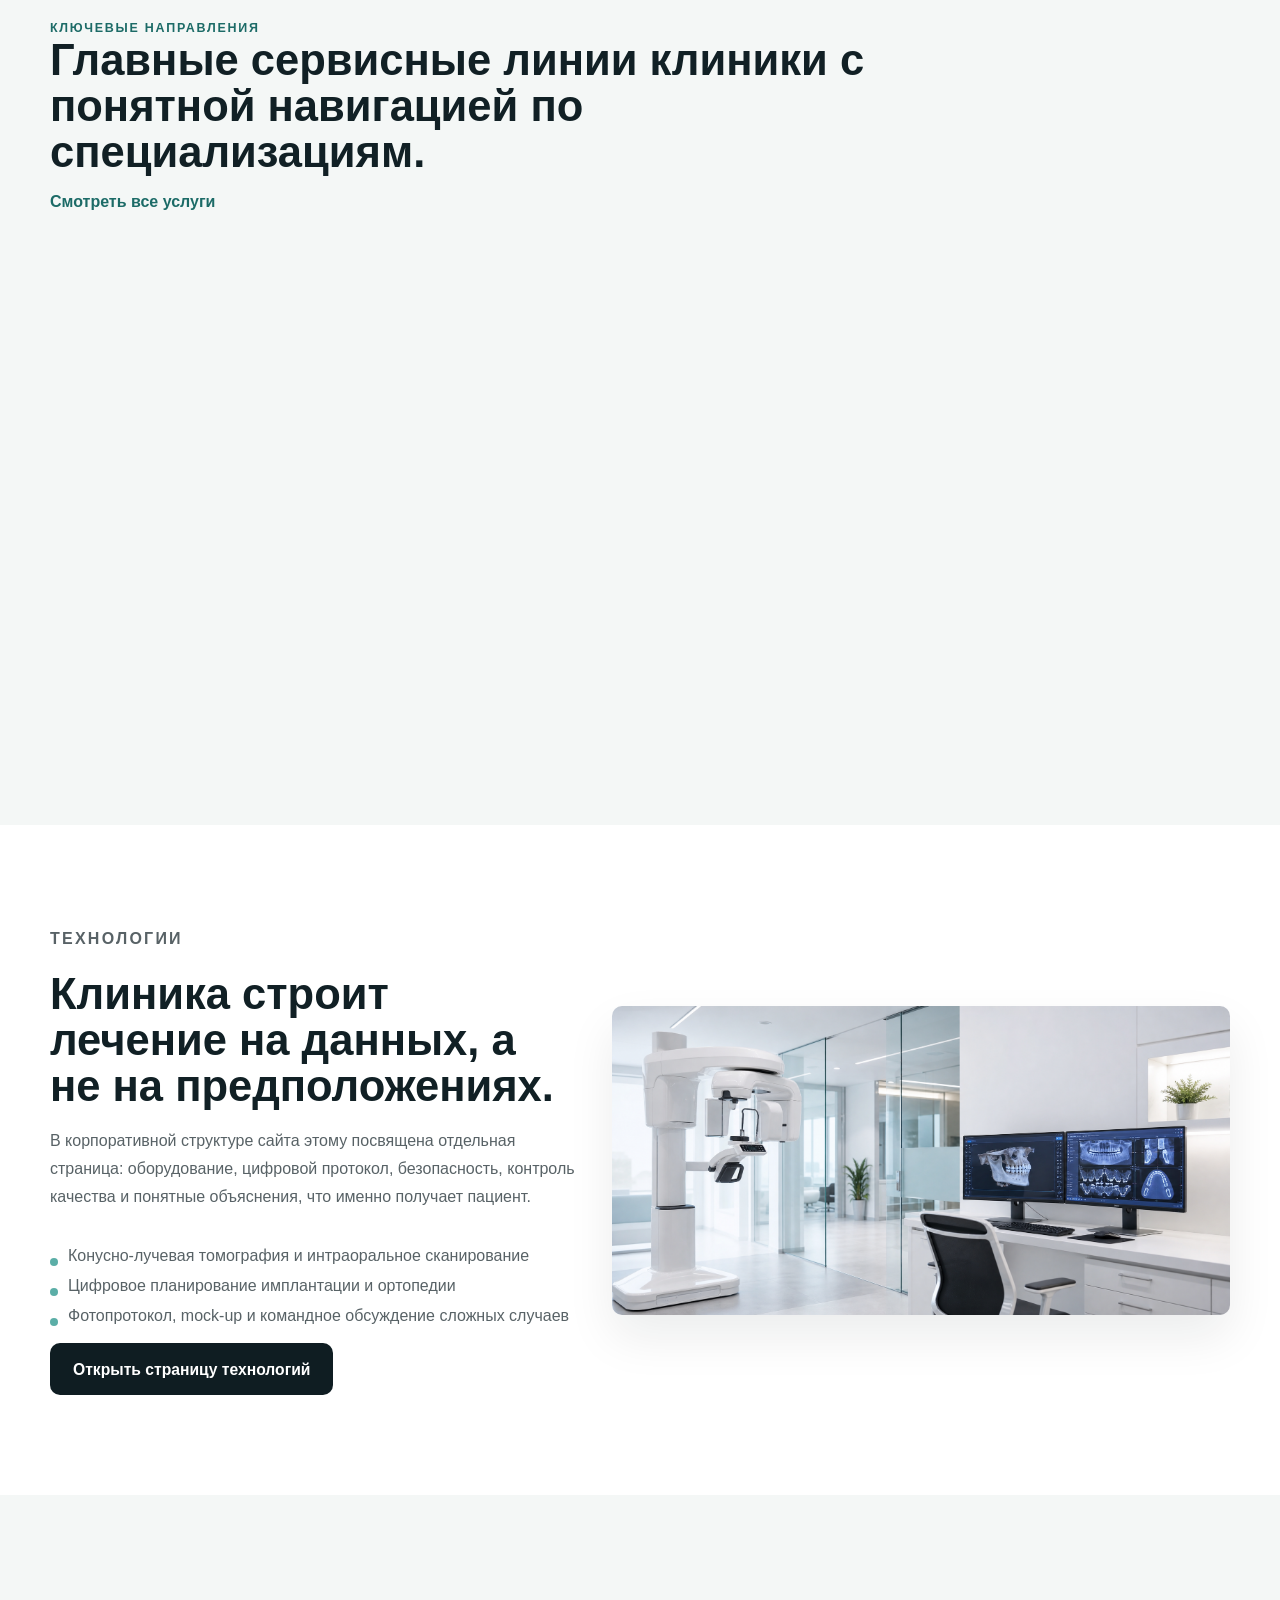
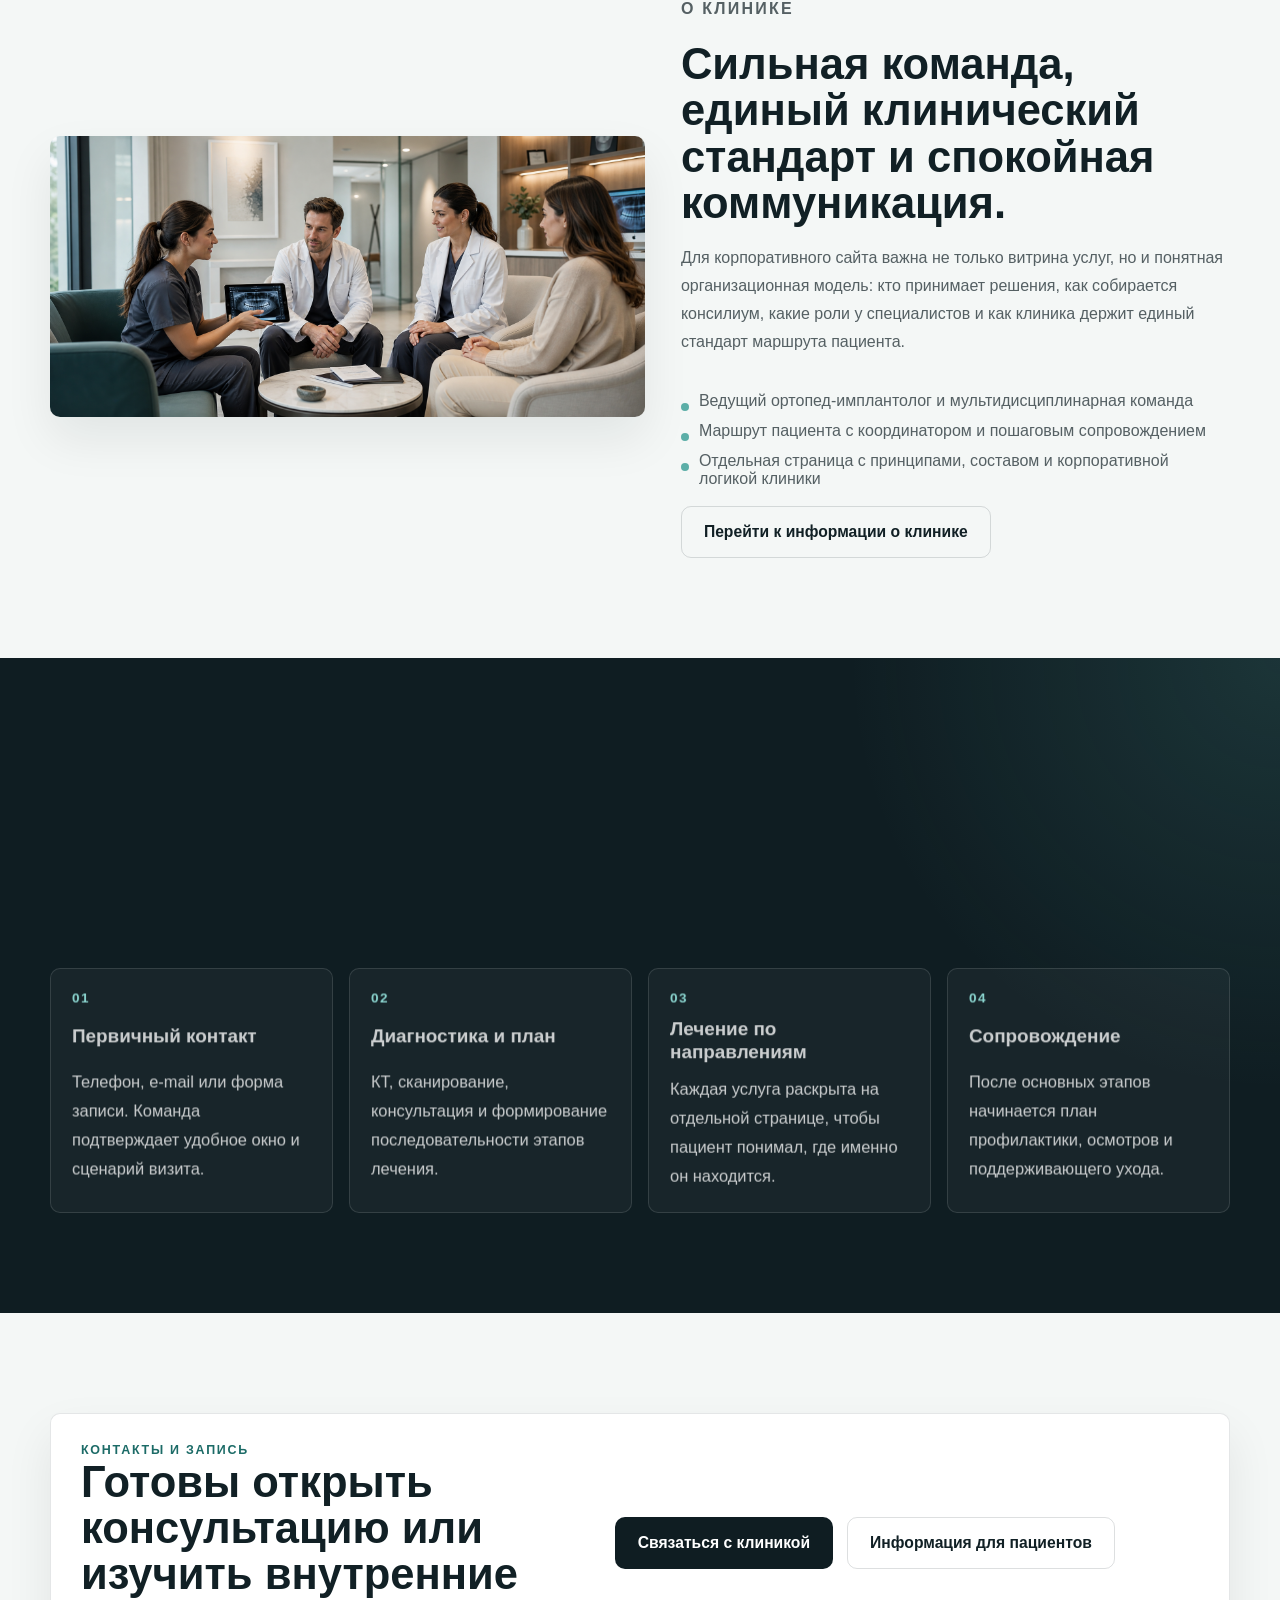
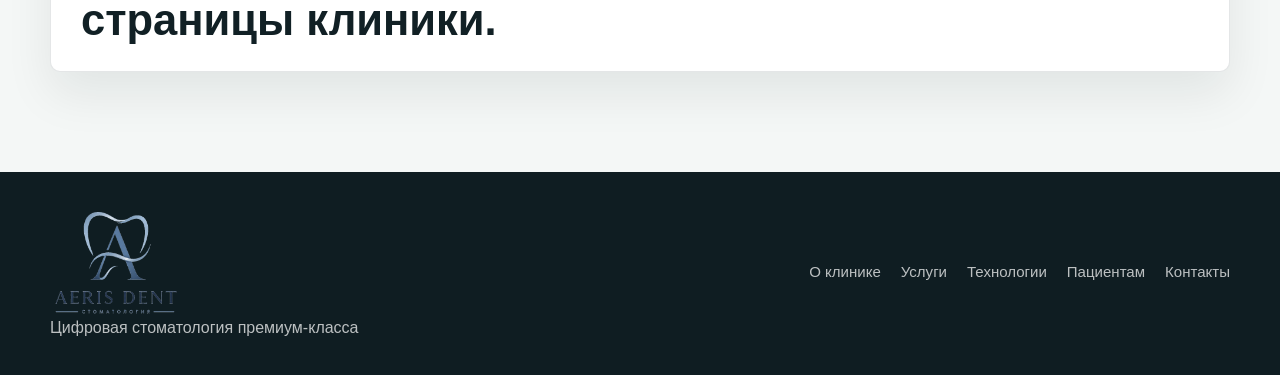
==== commit 3a0c9373: "Add files via upload" ====
--- a/index.html
+++ b/index.html
@@ -3,10 +3,10 @@
   <head>
     <meta charset="UTF-8" />
     <meta name="viewport" content="width=device-width, initial-scale=1.0" />
-    <title>AERIS DENT — корпоративный сайт цифровой стоматологии</title>
+    <title>AERIS DENT   корпоративный сайт цифровой стоматологии</title>
     <meta
       name="description"
-      content="AERIS DENT — цифровая стоматология с отдельными направлениями услуг, страницами технологий, пациентских сервисов и корпоративной информации."
+      content="AERIS DENT   цифровая стоматология с отдельными направлениями услуг, страницами технологий, пациентских сервисов и корпоративной информации."
     />
     <link rel="stylesheet" href="styles.css" />
   </head>
